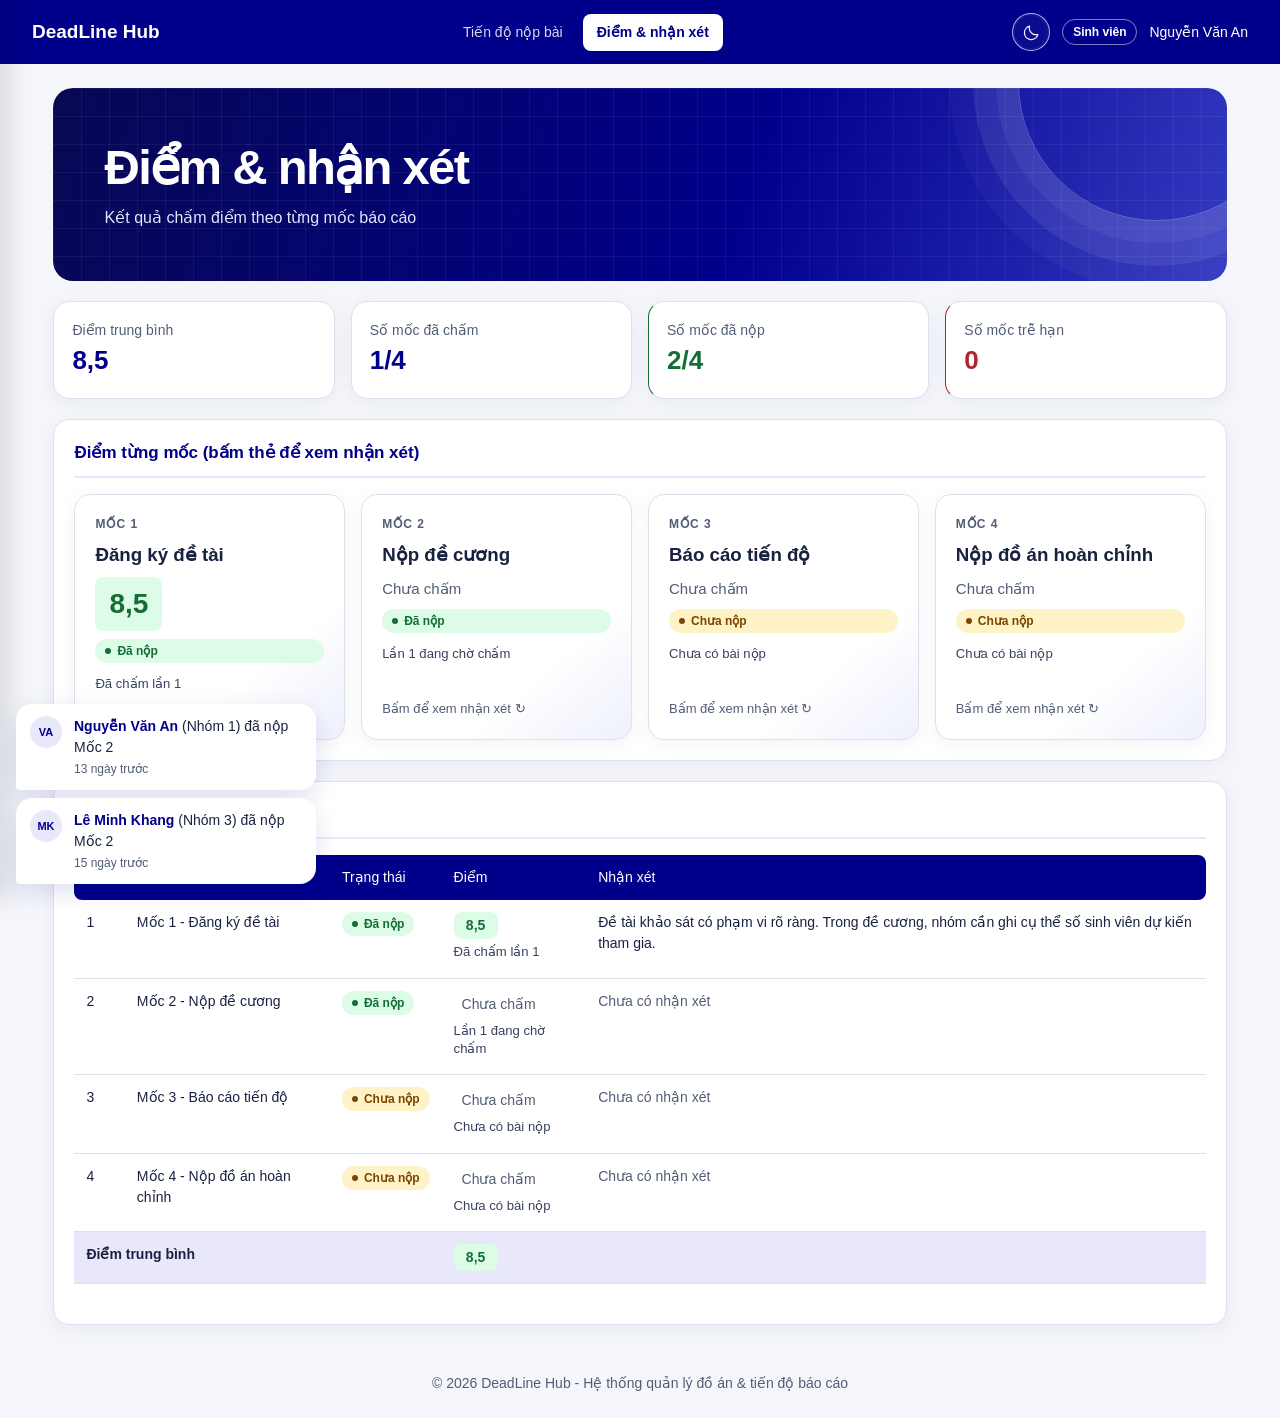
==== Trang 4/index_trang4.html @ 3207a7eb "Nộp" ====
<!DOCTYPE html>
<html lang="vi">
<head>
<meta charset="UTF-8">
<meta name="viewport" content="width=device-width, initial-scale=1.0">
<meta name="description" content="Xem điểm và nhận xét của giảng viên theo từng mốc báo cáo đồ án.">
<title>Điểm & nhận xét | DeadLine Hub</title>
<meta name="color-scheme" content="light dark">
<script>
  try {
    const saved = localStorage.getItem("pm_theme");
    document.documentElement.dataset.theme = saved === "dark" || saved === "light"
      ? saved : (matchMedia("(prefers-color-scheme: dark)").matches ? "dark" : "light");
  } catch {
    document.documentElement.dataset.theme = matchMedia("(prefers-color-scheme: dark)").matches ? "dark" : "light";
  }
</script>
<link rel="stylesheet" href="style.css">
</head>
<body data-page="trang4" data-role="student">
<div class="page-loader" id="pageLoader" aria-hidden="true">
  <p class="loader-logo">DeadLine Hub</p>
  <div class="loader-dots"><i></i><i></i><i></i></div>
  <div class="loader-bar"><span></span></div>
</div>
<header class="navbar" id="navbar"></header>
<main class="main">
  <section class="page-head reveal">
    <h1 class="page-title">Điểm &amp; nhận xét</h1>
    <p class="page-desc">Kết quả chấm điểm theo từng mốc báo cáo</p>
  </section>

  <section class="stats" id="gradeStats" aria-label="Thống kê điểm"></section>

  <section class="card reveal d1">
    <h2 class="card-title">Điểm từng mốc (bấm thẻ để xem nhận xét)</h2>
    <div class="flip-grid" id="scoreCards"></div>
  </section>

  <section class="card reveal d2">
    <h2 class="card-title">Bảng điểm</h2>
    <div class="table-wrap">
      <table>
        <thead><tr><th>STT</th><th>Mốc báo cáo</th><th>Trạng thái</th><th>Điểm</th><th>Nhận xét</th></tr></thead>
        <tbody id="gradeBody"></tbody>
      </table>
    </div>
    <div class="next-step"><a href="../Trang7_Truc/index.html" class="btn btn-outline" data-logout>Đăng xuất</a></div>
  </section>
</main>
<footer class="footer">© 2026 DeadLine Hub - Hệ thống quản lý đồ án &amp; tiến độ báo cáo</footer>
<script src="script.js"></script>
</body>
</html>
---- Trang 4/style.css ----
/* ===== 1. DESIGN SYSTEM ===== */
:root {
  --primary: #00008B;
  --primary-hover: #000066;
  --primary-light: #E8E8FA;
  --success: #16A34A;
  --success-bg: #DCFCE7;
  --warning: #D97706;
  --warning-bg: #FEF3C7;
  --danger: #DC2626;
  --danger-bg: #FEE2E2;
  --bg: #F3F5FB;
  --card: #FFFFFF;
  --text: #1F2937;
  --text-sub: #6B7280;
  --border: #E5E7EB;

  --space-1: 4px;
  --space-2: 8px;
  --space-3: 12px;
  --space-4: 16px;
  --space-5: 20px;
  --space-6: 24px;
  --space-8: 32px;

  --fs-xs: 12px;
  --fs-sm: 13px;
  --fs-base: 15px;
  --fs-md: 17px;
  --fs-lg: 24px;
  --fs-xl: 26px;

  --radius: 12px;
  --radius-sm: 8px;
  --shadow: 0 1px 4px rgba(0, 0, 0, 0.06);
  --shadow-hover: 0 8px 24px rgba(0, 0, 139, 0.12);
  --speed: 0.25s;
}

/* ===== 2. RESET + BOX MODEL ===== */
* { margin: 0; padding: 0; box-sizing: border-box; }
html { scroll-behavior: smooth; }
body {
  font-family: "Be Vietnam Pro", "Segoe UI", Arial, sans-serif;
  background: var(--bg);
  color: var(--text);
  font-size: var(--fs-base);
  line-height: 1.5;
  overflow-x: hidden;
}
a { color: var(--primary); text-decoration: none; }
ul, ol { list-style: none; }
button, input, select, textarea { font-family: inherit; font-size: 14px; }
img { max-width: 100%; display: block; }
[hidden] { display: none !important; }

/* ===== 3. PAGE LOADER ===== */
.page-loader {
  position: fixed;
  inset: 0;
  z-index: 100;
  background: var(--primary);
  color: #fff;
  display: flex;
  flex-direction: column;
  align-items: center;
  justify-content: center;
  gap: var(--space-5);
  transition: opacity 0.4s, visibility 0.4s;
}
.page-loader.hide { opacity: 0; visibility: hidden; }
.loader-logo { font-size: var(--fs-lg); font-weight: 700; letter-spacing: 1px; animation: pulse 1.2s ease-in-out infinite; }
.loader-bar { width: 200px; height: 4px; background: rgba(255, 255, 255, 0.2); border-radius: 4px; overflow: hidden; }
.loader-bar span { display: block; width: 40%; height: 100%; background: #fff; border-radius: 4px; animation: loading 1s ease-in-out infinite; }
.loader-dots { display: flex; gap: var(--space-2); }
.loader-dots i { width: 10px; height: 10px; border-radius: 50%; background: #fff; animation: bounce 0.9s ease-in-out infinite; }
.loader-dots i:nth-child(2) { animation-delay: 0.15s; }
.loader-dots i:nth-child(3) { animation-delay: 0.3s; }

/* ===== 4. NAVBAR + HAMBURGER ===== */
.navbar {
  position: sticky;
  top: 0;
  z-index: 20;
  height: 64px;
  padding: 0 var(--space-4);
  background: var(--primary);
  color: #fff;
  display: flex;
  align-items: center;
  justify-content: space-between;
  gap: var(--space-4);
}
.logo { color: #fff; font-size: 19px; font-weight: 700; white-space: nowrap; }
.nav-links { display: none; gap: 6px; }
.nav-links a {
  color: #fff;
  padding: 8px 14px;
  border-radius: var(--radius-sm);
  font-size: 14px;
  opacity: 0.85;
  transition: background var(--speed), opacity var(--speed);
}
.nav-links a:hover { background: rgba(255, 255, 255, 0.18); opacity: 1; transform: translateY(-1px); }
.nav-links a.active { background: #fff; color: var(--primary); font-weight: 600; opacity: 1; }
.user-box { display: none; align-items: center; gap: var(--space-3); font-size: 14px; }
.role-tag { border: 1px solid rgba(255, 255, 255, 0.5); padding: 3px 10px; border-radius: 20px; font-size: var(--fs-xs); font-weight: 600; }
.logout { color: #fff; border: 1px solid rgba(255, 255, 255, 0.5); padding: 6px 12px; border-radius: var(--radius-sm); transition: background var(--speed), color var(--speed); }
.logout:hover { background: #fff; color: var(--primary); }

.hamburger {
  width: 44px;
  height: 44px;
  border: none;
  border-radius: var(--radius-sm);
  background: rgba(255, 255, 255, 0.12);
  display: flex;
  flex-direction: column;
  align-items: center;
  justify-content: center;
  gap: 5px;
  cursor: pointer;
}
.hamburger span { width: 22px; height: 2px; background: #fff; border-radius: 2px; transition: transform 0.3s, opacity 0.3s; }
.hamburger.open span:nth-child(1) { transform: translateY(7px) rotate(45deg); }
.hamburger.open span:nth-child(2) { opacity: 0; }
.hamburger.open span:nth-child(3) { transform: translateY(-7px) rotate(-45deg); }

.mobile-menu {
  position: fixed;
  top: 0;
  left: 0;
  z-index: 40;
  width: 280px;
  max-width: 82vw;
  height: 100vh;
  padding: var(--space-6);
  background: var(--card);
  box-shadow: 8px 0 24px rgba(0, 0, 0, 0.12);
  display: flex;
  flex-direction: column;
  gap: var(--space-5);
  transform: translateX(-100%);
  transition: transform 0.3s ease;
}
.mobile-menu.open { transform: translateX(0); }
.mobile-user { display: flex; align-items: center; gap: var(--space-3); padding-bottom: var(--space-4); border-bottom: 1px solid var(--border); }
.mobile-user p { font-size: var(--fs-sm); color: var(--text-sub); }
.mobile-menu nav { display: flex; flex-direction: column; gap: var(--space-1); }
.mobile-menu nav a { padding: 12px 14px; border-radius: var(--radius-sm); color: var(--text); font-weight: 500; transition: background var(--speed), transform var(--speed), padding-left var(--speed); }
.mobile-menu nav a:hover { background: var(--primary-light); padding-left: 20px; }
.mobile-menu.open nav a, .mobile-menu.open .mobile-user, .mobile-menu.open > .btn { animation: menuItemIn 0.4s ease both; }
.mobile-menu.open .mobile-user { animation-delay: 0.05s; }
.mobile-menu.open nav a:nth-child(1) { animation-delay: 0.1s; }
.mobile-menu.open nav a:nth-child(2) { animation-delay: 0.16s; }
.mobile-menu.open nav a:nth-child(3) { animation-delay: 0.22s; }
.mobile-menu.open nav a:nth-child(4) { animation-delay: 0.28s; }
.mobile-menu.open > .btn { animation-delay: 0.34s; }
.mobile-menu nav a.active { background: var(--primary); color: #fff; }
.menu-overlay { position: fixed; inset: 0; z-index: 30; background: rgba(0, 0, 0, 0.4); opacity: 0; visibility: hidden; transition: opacity 0.3s, visibility 0.3s; }
.menu-overlay.show { opacity: 1; visibility: visible; }

/* ===== 5. KHUNG TRANG ===== */
.main { max-width: 1280px; margin: var(--space-6) auto; padding: 0 var(--space-3); }
.page-head { margin-bottom: var(--space-5); }
.page-title { font-size: var(--fs-lg); font-weight: 700; color: var(--primary); margin-bottom: var(--space-1); }
.page-desc { font-size: 14px; color: var(--text-sub); }
.footer { text-align: center; color: var(--text-sub); font-size: var(--fs-sm); padding: var(--space-6); }

.card {
  background: var(--card);
  border-radius: var(--radius);
  padding: var(--space-5);
  margin-bottom: var(--space-5);
  box-shadow: var(--shadow);
}
.card-title {
  font-size: var(--fs-md);
  font-weight: 600;
  color: var(--primary);
  margin-bottom: var(--space-4);
  padding-bottom: 10px;
  border-bottom: 2px solid var(--primary-light);
}
.card-hover { transition: transform var(--speed), box-shadow var(--speed); }
.card-hover:hover { transform: translateY(-4px); box-shadow: var(--shadow-hover); }

.grid-2 { display: grid; grid-template-columns: 1fr; gap: var(--space-5); }
.grid-2 > .card { margin-bottom: 0; }
.grid-2 + * { margin-top: var(--space-5); }
.empty { text-align: center; color: var(--text-sub); padding: var(--space-6); font-size: 14px; }
.small { font-size: var(--fs-sm); color: var(--text-sub); }

/* ===== 6. NÚT, Ô NHẬP, THÔNG BÁO ===== */
.btn {
  display: inline-flex;
  align-items: center;
  justify-content: center;
  gap: var(--space-2);
  height: 40px;
  padding: 10px 18px;
  border-radius: var(--radius-sm);
  font-size: 14px;
  font-weight: 500;
  cursor: pointer;
  border: 2px solid var(--primary);
  transition: background var(--speed), color var(--speed), transform var(--speed);
}
.btn:hover { transform: translateY(-1px); }
.btn:active { transform: scale(0.97); }
.btn-primary { background: var(--primary); color: #fff; }
.btn-primary:hover { background: var(--primary-hover); border-color: var(--primary-hover); }
.btn-outline { background: #fff; color: var(--primary); }
.btn-outline:hover { background: var(--primary-light); }
.btn:disabled { opacity: 0.5; cursor: not-allowed; transform: none; }
.btn-block { width: 100%; }

.field { margin-bottom: var(--space-4); }
.field label { display: block; font-size: 14px; font-weight: 500; margin-bottom: 6px; }
.field label .req { color: var(--danger); }
.input {
  width: 100%;
  height: 42px;
  padding: 10px 12px;
  border: 1px solid var(--border);
  border-radius: var(--radius-sm);
  background: #fff;
  color: var(--text);
  transition: border-color var(--speed), box-shadow var(--speed);
}
textarea.input { height: 100px; resize: vertical; }
.input:focus { outline: none; border-color: var(--primary); box-shadow: 0 0 0 2px var(--primary-light); }
.input.invalid { border-color: var(--danger); }
.error-msg { font-size: var(--fs-sm); color: var(--danger); margin-top: var(--space-1); min-height: 18px; }
.counter { font-size: var(--fs-xs); color: var(--text-sub); text-align: right; margin-top: var(--space-1); }

.toast {
  position: fixed;
  right: var(--space-5);
  bottom: var(--space-5);
  z-index: 60;
  padding: 12px 16px;
  border-radius: var(--radius-sm);
  background: var(--success);
  color: #fff;
  font-size: 14px;
  box-shadow: var(--shadow-hover);
  animation: slideIn 0.3s ease;
}
.toast.error { background: var(--danger); }
.toast.hide { opacity: 0; transform: translateY(10px); transition: opacity 0.3s, transform 0.3s; }

/* ===== 7. BONG BÓNG THÔNG BÁO ===== */
.notify-stack {
  position: fixed;
  left: var(--space-4);
  bottom: var(--space-4);
  z-index: 50;
  display: flex;
  flex-direction: column;
  gap: var(--space-2);
  width: 300px;
  max-width: calc(100% - 32px);
  pointer-events: none;
}
.bubble {
  display: flex;
  align-items: flex-start;
  gap: var(--space-3);
  padding: 12px 14px;
  background: var(--card);
  border-radius: 16px 16px 16px 4px;
  box-shadow: var(--shadow-hover);
  font-size: var(--fs-sm);
  pointer-events: auto;
  animation: bubbleIn 0.4s ease;
}
.bubble.out { animation: bubbleOut 0.4s ease forwards; }
.bubble .avatar { width: 32px; height: 32px; font-size: 11px; }
.bubble b { color: var(--primary); }
.bubble .time { display: block; font-size: var(--fs-xs); color: var(--text-sub); margin-top: 2px; }

/* ===== 8. BADGE, AVATAR, TAG, PROGRESS ===== */
.badge {
  display: inline-flex;
  align-items: center;
  gap: 6px;
  padding: 3px 10px;
  border-radius: 20px;
  font-size: var(--fs-xs);
  font-weight: 600;
  white-space: nowrap;
}
.badge::before { content: ""; width: 6px; height: 6px; border-radius: 50%; background: currentColor; }
.badge.done { background: var(--success-bg); color: var(--success); }
.badge.pending { background: var(--warning-bg); color: var(--warning); }
.badge.late { background: var(--danger-bg); color: var(--danger); }
.badge.late::before { animation: pulse 1.5s ease-in-out infinite; }
.badge.info { background: var(--primary-light); color: var(--primary); }

.avatar {
  width: 40px;
  height: 40px;
  border-radius: 50%;
  background: var(--primary-light);
  color: var(--primary);
  font-size: 14px;
  font-weight: 700;
  display: flex;
  align-items: center;
  justify-content: center;
  flex-shrink: 0;
}
.avatar.big { width: 80px; height: 80px; font-size: 26px; }
.tag { display: inline-block; background: var(--primary-light); color: var(--primary); padding: 3px 10px; border-radius: 20px; font-size: var(--fs-xs); font-weight: 600; }
.progress { height: 8px; background: var(--primary-light); border-radius: 10px; overflow: hidden; }
.progress div { height: 100%; background: var(--primary); border-radius: 10px; transform-origin: left; animation: grow 0.8s ease; }

.score { display: inline-block; min-width: 44px; padding: 3px 8px; border-radius: 8px; text-align: center; font-weight: 700; }
.score.high { background: var(--success-bg); color: var(--success); }
.score.mid { background: var(--primary-light); color: var(--primary); }
.score.low { background: var(--danger-bg); color: var(--danger); }
.score.none { color: var(--text-sub); font-weight: 400; }

/* ===== 9. THẺ THỐNG KÊ ===== */
.stats { display: grid; grid-template-columns: 1fr; gap: var(--space-4); margin-bottom: var(--space-5); }
.stat-card { background: var(--card); border-radius: var(--radius); padding: 18px; box-shadow: var(--shadow); border-left: 4px solid var(--primary); }
.stat-card p { font-size: var(--fs-sm); color: var(--text-sub); }
.stat-card h3 { font-size: var(--fs-xl); font-weight: 700; color: var(--primary); }
.stat-card.red { border-left-color: var(--danger); }
.stat-card.red h3 { color: var(--danger); }
.stat-card.green { border-left-color: var(--success); }
.stat-card.green h3 { color: var(--success); }

/* ===== 10. BẢNG ===== */
.table-wrap { overflow-x: auto; }
table { width: 100%; border-collapse: collapse; font-size: 14px; }
th { background: var(--primary); color: #fff; font-weight: 500; text-align: left; padding: 12px; white-space: nowrap; }
th:first-child { border-radius: var(--radius-sm) 0 0 var(--radius-sm); }
th:last-child { border-radius: 0 var(--radius-sm) var(--radius-sm) 0; }
td { padding: 12px; border-bottom: 1px solid var(--border); vertical-align: top; }
tbody tr { transition: background var(--speed); }
tbody tr:hover { background: var(--primary-light); }
td a { word-break: break-all; }

/* ===== 11. ĐẾM NGƯỢC ===== */
.countdown { display: flex; gap: var(--space-2); }
.cd-box {
  flex: 1;
  min-width: 64px;
  padding: 12px 4px;
  border-radius: 10px;
  background: var(--primary);
  color: #fff;
  text-align: center;
}
.cd-box b { display: block; font-size: 24px; font-weight: 700; line-height: 1.2; }
.cd-box span { font-size: var(--fs-xs); opacity: 0.85; }
.countdown-over { color: var(--danger); font-weight: 600; padding: var(--space-3) 0; }

/* ===== 12. TIMELINE (yêu cầu đề: ::before, ::after) ===== */
.timeline { position: relative; padding-left: 40px; }
.timeline::before {
  content: "";
  position: absolute;
  left: 13px;
  top: 8px;
  bottom: 8px;
  width: 3px;
  border-radius: 3px;
  background: var(--border);
}
.tl-item { position: relative; padding-bottom: var(--space-5); }
.tl-item:last-child { padding-bottom: 0; }
.tl-item::before {
  content: "";
  position: absolute;
  left: -36px;
  top: 14px;
  z-index: 2;
  width: 18px;
  height: 18px;
  border-radius: 50%;
  background: #fff;
  border: 3px solid var(--border);
}
.tl-item::after {
  content: "";
  position: absolute;
  left: -28px;
  top: 32px;
  z-index: 1;
  width: 3px;
  height: calc(100% - 14px);
}
.tl-item:last-child::after { display: none; }
.tl-item.done::before { background: var(--success); border-color: var(--success); }
.tl-item.done::after { background: var(--success); }
.tl-item.late::before { background: var(--danger); border-color: var(--danger); }
.tl-item.late::after { background: var(--danger); }
.tl-item.pending::before { border-color: var(--warning); }
.tl-box {
  background: var(--bg);
  border-radius: var(--radius);
  padding: 14px 18px;
  border-left: 4px solid var(--border);
  transition: transform var(--speed), box-shadow var(--speed), background var(--speed);
}
.tl-box:hover { transform: translateX(4px); background: #fff; box-shadow: var(--shadow-hover); }
.tl-item.done .tl-box { border-left-color: var(--success); }
.tl-item.late .tl-box { border-left-color: var(--danger); }
.tl-item.pending .tl-box { border-left-color: var(--warning); }
.tl-head { display: flex; justify-content: space-between; align-items: flex-start; gap: var(--space-3); margin-bottom: 6px; }
.tl-head h3 { font-size: var(--fs-base); }
.tl-box p { font-size: var(--fs-sm); color: var(--text-sub); margin-top: var(--space-1); word-break: break-all; }
.tl-box p b { color: var(--text); }
.tl-actions { margin-top: var(--space-3); }
.tl-actions .btn { height: 34px; padding: 6px 14px; font-size: var(--fs-sm); }
.url-ok, .url-bad { margin-left: 6px; font-size: var(--fs-xs); font-weight: 600; }
.url-ok { color: var(--success); }
.url-bad { color: var(--danger); }

/* ===== 13. LẬT THẺ (FLIP CARD) ===== */
.flip-grid { display: grid; grid-template-columns: 1fr; gap: var(--space-4); }
.flip-card { perspective: 1000px; min-height: 190px; cursor: pointer; }
.flip-card:focus-visible { outline: 3px solid var(--primary); outline-offset: 3px; border-radius: var(--radius); }
.flip-inner {
  position: relative;
  width: 100%;
  min-height: 190px;
  transition: transform 0.6s ease;
  transform-style: preserve-3d;
}
.flip-card.flipped .flip-inner { transform: rotateY(180deg); }
.flip-front, .flip-back {
  position: absolute;
  inset: 0;
  padding: var(--space-5);
  border-radius: var(--radius);
  backface-visibility: hidden;
  -webkit-backface-visibility: hidden;
  display: flex;
  flex-direction: column;
  gap: var(--space-2);
}
.flip-front { background: var(--card); border: 1px solid var(--border); box-shadow: var(--shadow); }
.flip-back { background: var(--primary); color: #fff; transform: rotateY(180deg); overflow: auto; }
.flip-back li { font-size: var(--fs-sm); padding-left: 14px; position: relative; margin-top: 4px; }
.flip-back li::before { content: ""; position: absolute; left: 0; top: 8px; width: 6px; height: 6px; border-radius: 50%; background: #fff; }
.flip-hint { margin-top: auto; font-size: var(--fs-xs); color: var(--text-sub); }
.flip-back .flip-hint { color: rgba(255, 255, 255, 0.75); }
.flip-label { font-size: var(--fs-xs); font-weight: 600; letter-spacing: 1px; color: var(--text-sub); }
.flip-back .flip-label { color: rgba(255, 255, 255, 0.75); }

/* ===== 14. TAB ===== */
.tabs { display: flex; gap: var(--space-1); padding: 6px; background: var(--card); border-radius: 14px; box-shadow: var(--shadow); margin-bottom: var(--space-5); overflow-x: auto; }
.tab {
  flex: 1;
  border: none;
  background: none;
  padding: 10px 20px;
  border-radius: 10px;
  font-size: 14px;
  font-weight: 600;
  color: var(--text-sub);
  white-space: nowrap;
  cursor: pointer;
  transition: background var(--speed), color var(--speed);
}
.tab:hover { background: var(--primary-light); color: var(--primary); }
.tab.active { background: var(--primary); color: #fff; }
.tab-panel { display: none; }
.tab-panel.active { display: block; animation: fadeUp 0.35s ease; }

/* ===== 15. HIỆU ỨNG XUẤT HIỆN ===== */
.reveal { animation: fadeUp 0.5s ease both; }
.d1 { animation-delay: 0.1s; }
.d2 { animation-delay: 0.2s; }
.d3 { animation-delay: 0.3s; }
/* Khi có JS: hiện dần khi cuộn tới */
.scroll-on .reveal { opacity: 0; transform: translateY(24px); animation: none; transition: opacity 0.6s ease, transform 0.6s ease; }
.scroll-on .reveal.in-view { opacity: 1; transform: none; }
.scroll-on .reveal.d1 { transition-delay: 0.08s; }
.scroll-on .reveal.d2 { transition-delay: 0.16s; }
.scroll-on .reveal.d3 { transition-delay: 0.24s; }

@keyframes fadeUp { from { opacity: 0; transform: translateY(12px); } to { opacity: 1; transform: none; } }
@keyframes slideIn { from { opacity: 0; transform: translateY(20px); } to { opacity: 1; transform: none; } }
@keyframes bubbleIn { from { opacity: 0; transform: translateX(-30px) scale(0.9); } to { opacity: 1; transform: none; } }
@keyframes bubbleOut { to { opacity: 0; transform: translateX(-30px) scale(0.9); } }
@keyframes pulse { 0%, 100% { opacity: 1; transform: scale(1); } 50% { opacity: 0.5; transform: scale(0.85); } }
@keyframes loading { from { transform: translateX(-100%); } to { transform: translateX(250%); } }
@keyframes bounce { 0%, 100% { transform: translateY(0); } 50% { transform: translateY(-10px); } }
@keyframes grow { from { transform: scaleX(0); } to { transform: scaleX(1); } }
@keyframes growUp { from { transform: scaleY(0); } to { transform: scaleY(1); } }
@keyframes menuItemIn { from { opacity: 0; transform: translateX(-24px); } to { opacity: 1; transform: none; } }
@keyframes popIn { from { opacity: 0; transform: scale(0.8) rotate(-20deg); } to { opacity: 1; transform: none; } }

@media (prefers-reduced-motion: reduce) {
  *, *::before, *::after { animation-duration: 0.01ms !important; animation-iteration-count: 1 !important; transition-duration: 0.01ms !important; }
}

/* ===== 16. RESPONSIVE (MOBILE FIRST) ===== */
@media (min-width: 600px) {
  .main { padding: 0 var(--space-6); }
  .stats { grid-template-columns: repeat(2, 1fr); }
  .flip-grid { grid-template-columns: repeat(2, 1fr); }
}
@media (min-width: 1100px) {
  .navbar { padding: 0 var(--space-8); }
  .nav-links, .user-box { display: flex; }
  .hamburger { display: none; }
  .stats { grid-template-columns: repeat(4, 1fr); }
  .flip-grid { grid-template-columns: repeat(4, 1fr); }
  .grid-2 { grid-template-columns: 1fr 1fr; }
}

/* danh sách chú thích, mẹo, bước, tiêu chí (lấp chỗ trống) */
.note-list li { display: flex; align-items: center; gap: var(--space-2); padding: 8px 0; font-size: 14px; border-bottom: 1px dashed var(--border); }
.note-list li:last-child { border-bottom: none; }
.tip-list li, .step-list li { position: relative; padding: 7px 0 7px 26px; font-size: 14px; color: var(--text-sub); border-bottom: 1px dashed var(--border); }
.tip-list li:last-child, .step-list li:last-child { border-bottom: none; }
.tip-list li::before { content: "✓"; position: absolute; left: 0; top: 7px; color: var(--success); font-weight: 700; }
.step-list { counter-reset: step; }
.step-list li { counter-increment: step; }
.step-list li::before { content: counter(step); position: absolute; left: 0; top: 7px; width: 18px; height: 18px; background: var(--primary); color: #fff; border-radius: 50%; font-size: 11px; font-weight: 700; display: flex; align-items: center; justify-content: center; }
.rubric { display: grid; grid-template-columns: 1fr; gap: var(--space-3); }
.rubric-item { background: var(--bg); border-radius: var(--radius-sm); padding: 14px; border-left: 4px solid var(--primary); }
.rubric-item b { color: var(--primary); }
.rubric-item p { font-size: 14px; color: var(--text-sub); margin-top: 4px; }
@media (min-width: 600px) { .rubric { grid-template-columns: repeat(2, 1fr); } }
@media (min-width: 1100px) { .rubric { grid-template-columns: repeat(4, 1fr); } }

/* ===== TRANG 4 - XEM ĐIỂM ===== */
.big-score .score { font-size: 28px; padding: 6px 14px; }
.big-score .score.none { font-size: 15px; padding: 0; }
.flip-back p { font-size: 14px; line-height: 1.6; }
.total-row td { background: var(--primary-light); font-weight: 700; }
.next-step { text-align: center; margin-top: var(--space-5); }


/* Bố cục dành cho hai trang sinh viên */
:root { --fs-base:16px; --fs-sm:14px; --bg:#f4f6fb; --text:#182240; --text-sub:#515d75; --radius:16px; --border:#dbe1ee; --shadow:0 4px 18px rgba(22,35,86,.05); }
body { font-family:"Segoe UI", Arial, sans-serif; }
.main { max-width:1250px; padding-inline:clamp(14px,3vw,42px); }
.page-head { isolation:isolate; position:relative; overflow:hidden; border-radius:20px; background:linear-gradient(108deg,#080854,#00008B 59%,#333ac0); padding:clamp(24px,4vw,52px); color:white; }
.page-head::before { content:""; position:absolute; inset:0; z-index:-2; background-image:linear-gradient(#ffffff0e 1px,transparent 1px), linear-gradient(90deg,#ffffff0e 1px,transparent 1px); background-size:28px 28px; }
.page-head::after { content:""; position:absolute; z-index:-1; right:-68px; top:-144px; width:275px; height:275px; border:1px solid #ffffff45; border-radius:50%; box-shadow:0 0 0 22px #ffffff0d,0 0 0 45px #ffffff12,0 0 0 69px #ffffff08; }
.page-title { color:white; font-size:clamp(30px,4vw,49px); letter-spacing:-.035em; line-height:1.18; }
.page-desc { color:#e3e7ff; margin-top:9px; font-size:16px; }
.card,.stat-card { border:1px solid var(--border); }
.card-title { font-weight:700; }
.card.countdown-card { background:linear-gradient(135deg,#10104f,#00008B); }
.cd-box b,.stat-card h3 { font-variant-numeric:tabular-nums; }
.tl-box { border:1px solid var(--border); border-left-width:4px; background:#fbfcff; }
.tl-box a { overflow-wrap:anywhere; }
.flip-front { background:linear-gradient(140deg,#fff 70%,#eef0fc); }
.flip-hint { font-size:13px; }
.badge.pending { color:#7e4500; }
.layout-2-1 > *, .table-wrap { min-width:0; }
.notify-stack { pointer-events:none; }
:focus-visible { outline:3px solid #5274ee; outline-offset:3px; }
@media(max-width:640px){
  .tl-head,.filter-row { flex-wrap:wrap; }
  .timeline { padding-left:32px; }
  .timeline::before { left:5px; }
  .tl-box { padding:13px; }
  .card { padding:16px; }
  .side { position:static; }
  .notify-stack { display:none; }
}
@media(prefers-reduced-motion:reduce){
  *,*::before,*::after { scroll-behavior:auto!important; animation-duration:.01ms!important; transition-duration:.01ms!important; }
}

.version-label {display:block;font-size:.82rem;line-height:1.4;color:#364260;margin:4px 0}.flip-card,.flip-inner {min-height:246px}.flip-front {overflow:auto}

:root {color-scheme: light; --success:#146d37; --danger:#ad252e}
.theme-toggle {display:inline-flex;gap:6px;align-items:center;white-space:nowrap;min-height:40px;padding:6px 10px;border-radius:9px;background:transparent;border:1px solid #ffffff80;color:white;cursor:pointer}
.theme-toggle[aria-pressed="true"] {background:#e0e7ff;color:#19255e}
@media(max-width:1099px){.theme-toggle{margin-left:auto}.navbar{gap:8px}}

/* Nút chuyển giao diện trong cụm thông tin tài khoản */
.nav-actions {display:flex;align-items:center;gap:12px}
.navbar .theme-toggle {width:42px;height:42px;min-height:42px;padding:0;margin:0;flex-shrink:0;display:grid;place-items:center;border:1px solid #ffffff57;border-radius:50%;background:#ffffff29;color:white;font:22px/1 "Segoe UI Symbol",sans-serif}
.navbar .theme-toggle:hover {background:#ffffff40}
.theme-toggle .theme-sun,.theme-toggle[aria-pressed="true"] .theme-moon {display:none}
.theme-toggle[aria-pressed="true"] .theme-sun {display:inline}
.navbar .theme-toggle:focus-visible {outline:2px solid white;outline-offset:3px}
@media(max-width:1099px){.nav-actions{gap:5px}}

/* Phản hồi khi rê chuột trên thanh điều hướng */
@keyframes navLift {
  0% { transform:translateY(0); }
  65% { transform:translateY(-3px); }
  100% { transform:translateY(-2px); }
}
@media (hover:hover) and (pointer:fine) {
  .navbar :is(.nav-links a,.theme-toggle,.logout,.hamburger) {
    transition:transform .18s ease-out,box-shadow .18s ease-out,background-color .18s ease-out;
  }
  .navbar :is(.nav-links a,.theme-toggle,.logout,.hamburger):hover {
    animation:navLift .24s ease-out both;
    box-shadow:0 0 0 1px rgb(222 234 255 / .26),0 2px 11px rgb(198 218 255 / .21);
  }
}
.navbar :is(.nav-links a,.theme-toggle,.logout,.hamburger):focus-visible {
  outline:2px solid #fff;outline-offset:3px;
}
@media (prefers-reduced-motion:reduce) {
  .navbar :is(.nav-links a,.theme-toggle,.logout,.hamburger):hover {
    animation:none;transform:none;
  }
}

/* Nút trăng/mặt trời dạng viền mảnh theo thanh menu mẫu */
.navbar .theme-toggle {
  width:38px;height:38px;min-height:38px;
  background:rgb(255 255 255 / .045);color:#f3f5ff;
  border:1px solid rgb(216 227 255 / .78);
  box-shadow:inset 0 0 0 2px rgb(255 255 255 / .035);
}
.navbar .theme-toggle[aria-pressed="true"] {
  background:#202345;color:#fff;border-color:var(--text-sub);
}
.theme-toggle svg {width:19px;height:19px;stroke:currentColor;stroke-width:1.55;fill:none;stroke-linecap:round;stroke-linejoin:round}
@media(hover:hover) and (pointer:fine){
  .navbar .theme-toggle:hover {background:rgb(255 255 255 / .16)}
}

:root[data-theme="dark"] {
  color-scheme: dark;
  --bg: #0B1020;
  --card: #141D33;
  --nav-bg: #0D1538;
  --primary: #00008B;
  --primary-light: #1E2B4D;
  --text: #F1F5F9;
  --text-sub: #A8B4C7;
  --accent-text: #60A5FA;
  --border: #293754;
  --success: #4ADE80;
  --success-bg: rgba(22, 163, 74, 0.2);
  --warning: #FBBF24;
  --warning-bg: rgba(217, 119, 6, 0.22);
  --danger: #F87171;
  --danger-bg: rgba(220, 38, 38, 0.22);
  --primary-hover: #1D4ED8;
  --active: #2563EB;
  --countdown-bg: linear-gradient(135deg, #0D1A52, #172B78);
  --kpi-back-bg: linear-gradient(135deg, #12215C, #0C153A);
  --bar-grad: linear-gradient(90deg, #60A5FA, #2563EB);
}
[data-theme="dark"] :is(.navbar,.page-loader,th,.toast) {background:var(--nav-bg);color:var(--text)}
[data-theme="dark"] :is(.flip-front,dialog,.input,.tl-box,.tl-box:hover) {background:var(--card);color:var(--text)}
[data-theme="dark"] .page-head {background:linear-gradient(108deg,var(--nav-bg),var(--primary))}
[data-theme="dark"] :is(.card-title,.page-title,dialog h2,.stat-card h3,.progress-head b,.bubble b,.tl-box a,.tl-box .deadline-state,.badge.info,.score.mid,.avatar,.tag,.cd-box b) {color:var(--accent-text)}
[data-theme="dark"] :is(.page-desc,.version-label,.flip-label,.flip-hint) {color:var(--text-sub)}
[data-theme="dark"] .card.countdown-card {background:var(--countdown-bg)}
[data-theme="dark"] .flip-back {background:var(--kpi-back-bg);color:var(--text)}
[data-theme="dark"] .progress div {background:var(--bar-grad)}
[data-theme="dark"] :is(.nav-links a.active,.mobile-menu nav a.active,.btn-primary) {background:var(--active);border-color:var(--active);color:var(--text)}
[data-theme="dark"] .btn-outline {background:var(--card);border-color:var(--accent-text);color:var(--accent-text)}
[data-theme="dark"] :is(.btn-primary:hover,.btn-outline:hover,.logout:hover) {background:var(--primary-hover);color:var(--text)}
[data-theme="dark"] :is(.badge.pending,.countdown-over) {color:var(--warning)}
[data-theme="dark"] .stat-card.green h3 {color:var(--success)}
[data-theme="dark"] :is(.stat-card.red h3,.tl-item.late .deadline-state) {color:var(--danger)}
[data-theme="dark"] .toast.error {background:var(--card);color:var(--danger);border:1px solid var(--danger)}
[data-theme="dark"] :is(.input:focus,.flip-card:focus-visible) {outline-color:var(--accent-text);border-color:var(--accent-text)}
[data-theme="dark"] .navbar .theme-toggle[aria-pressed="true"] {background:var(--primary-light);color:#fff;border-color:var(--text-sub)}
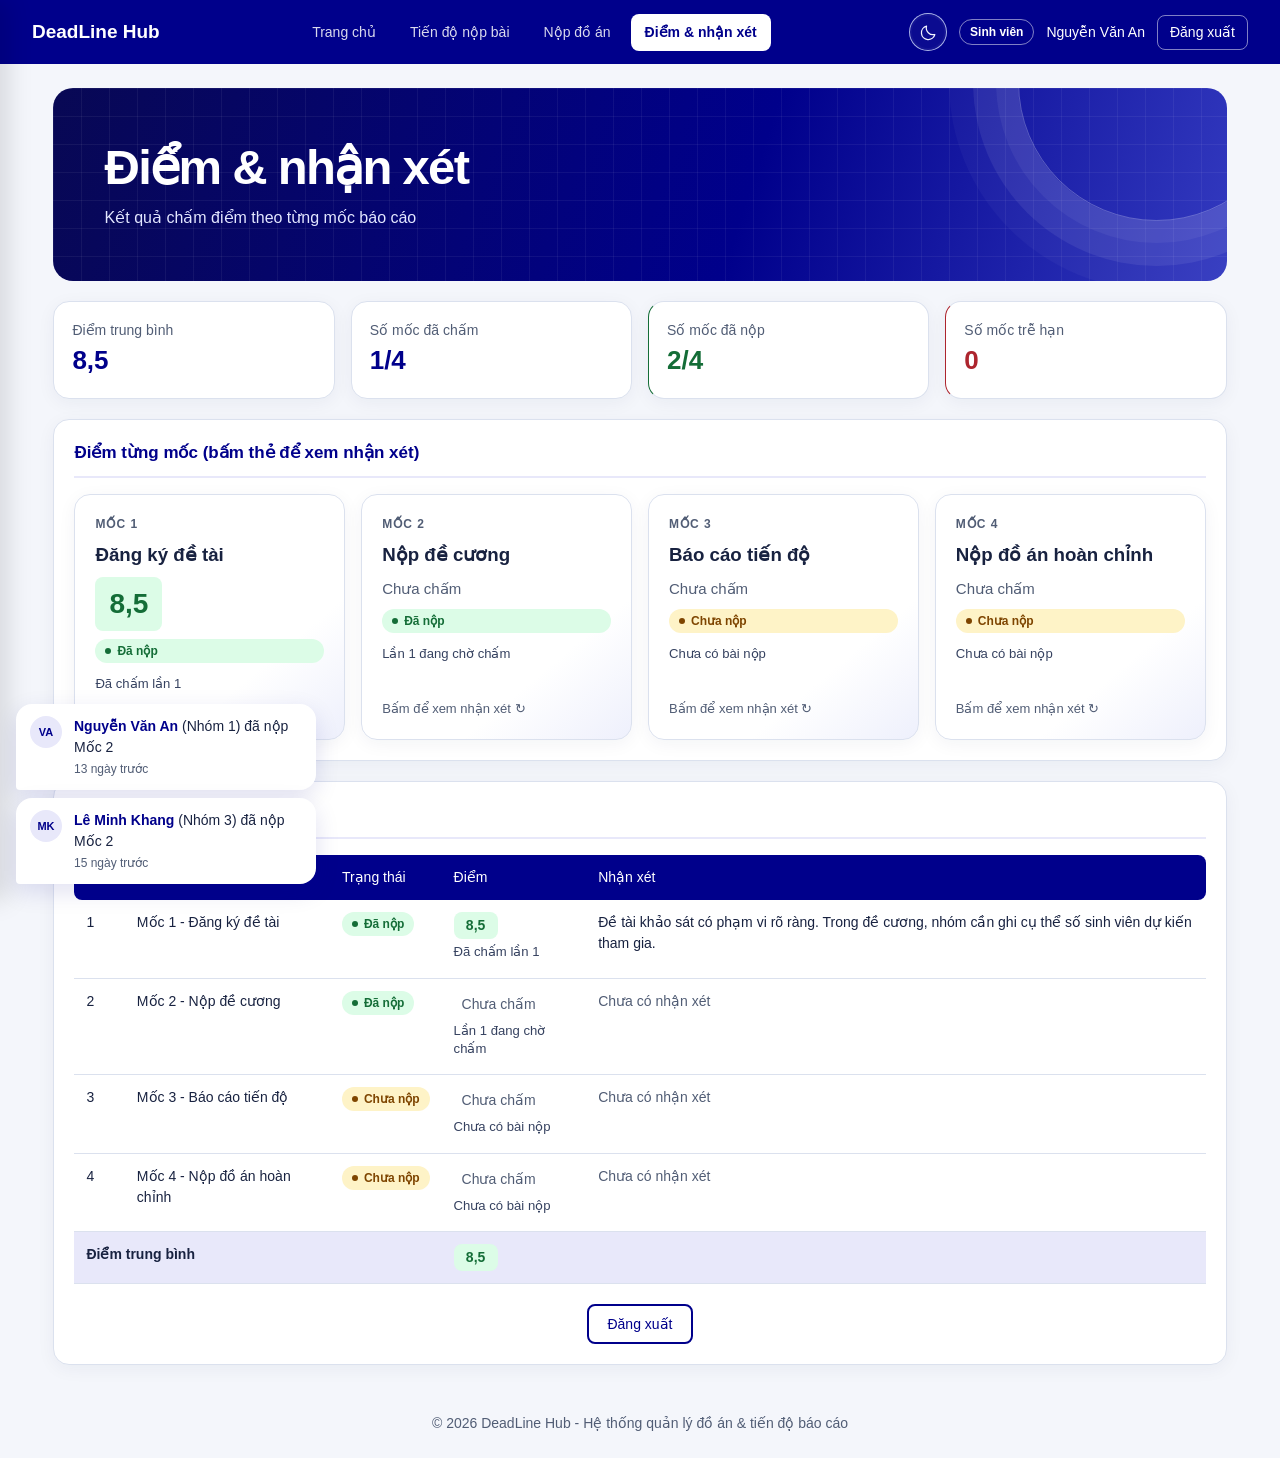
==== commit a461890d: "Gop tat ca cac nhanh" ====
--- a/Trang 4/index_trang4.html
+++ b/Trang 4/index_trang4.html
@@ -45,7 +45,7 @@
         <tbody id="gradeBody"></tbody>
       </table>
     </div>
-    <div class="next-step"><a href="../Trang7_Truc/index.html" class="btn btn-outline" data-logout>Đăng xuất</a></div>
+    <div class="next-step"><a href="../Trang7_Truc/index_trang7.html" class="btn btn-outline" data-logout>Đăng xuất</a></div>
   </section>
 </main>
 <footer class="footer">© 2026 DeadLine Hub - Hệ thống quản lý đồ án &amp; tiến độ báo cáo</footer>
